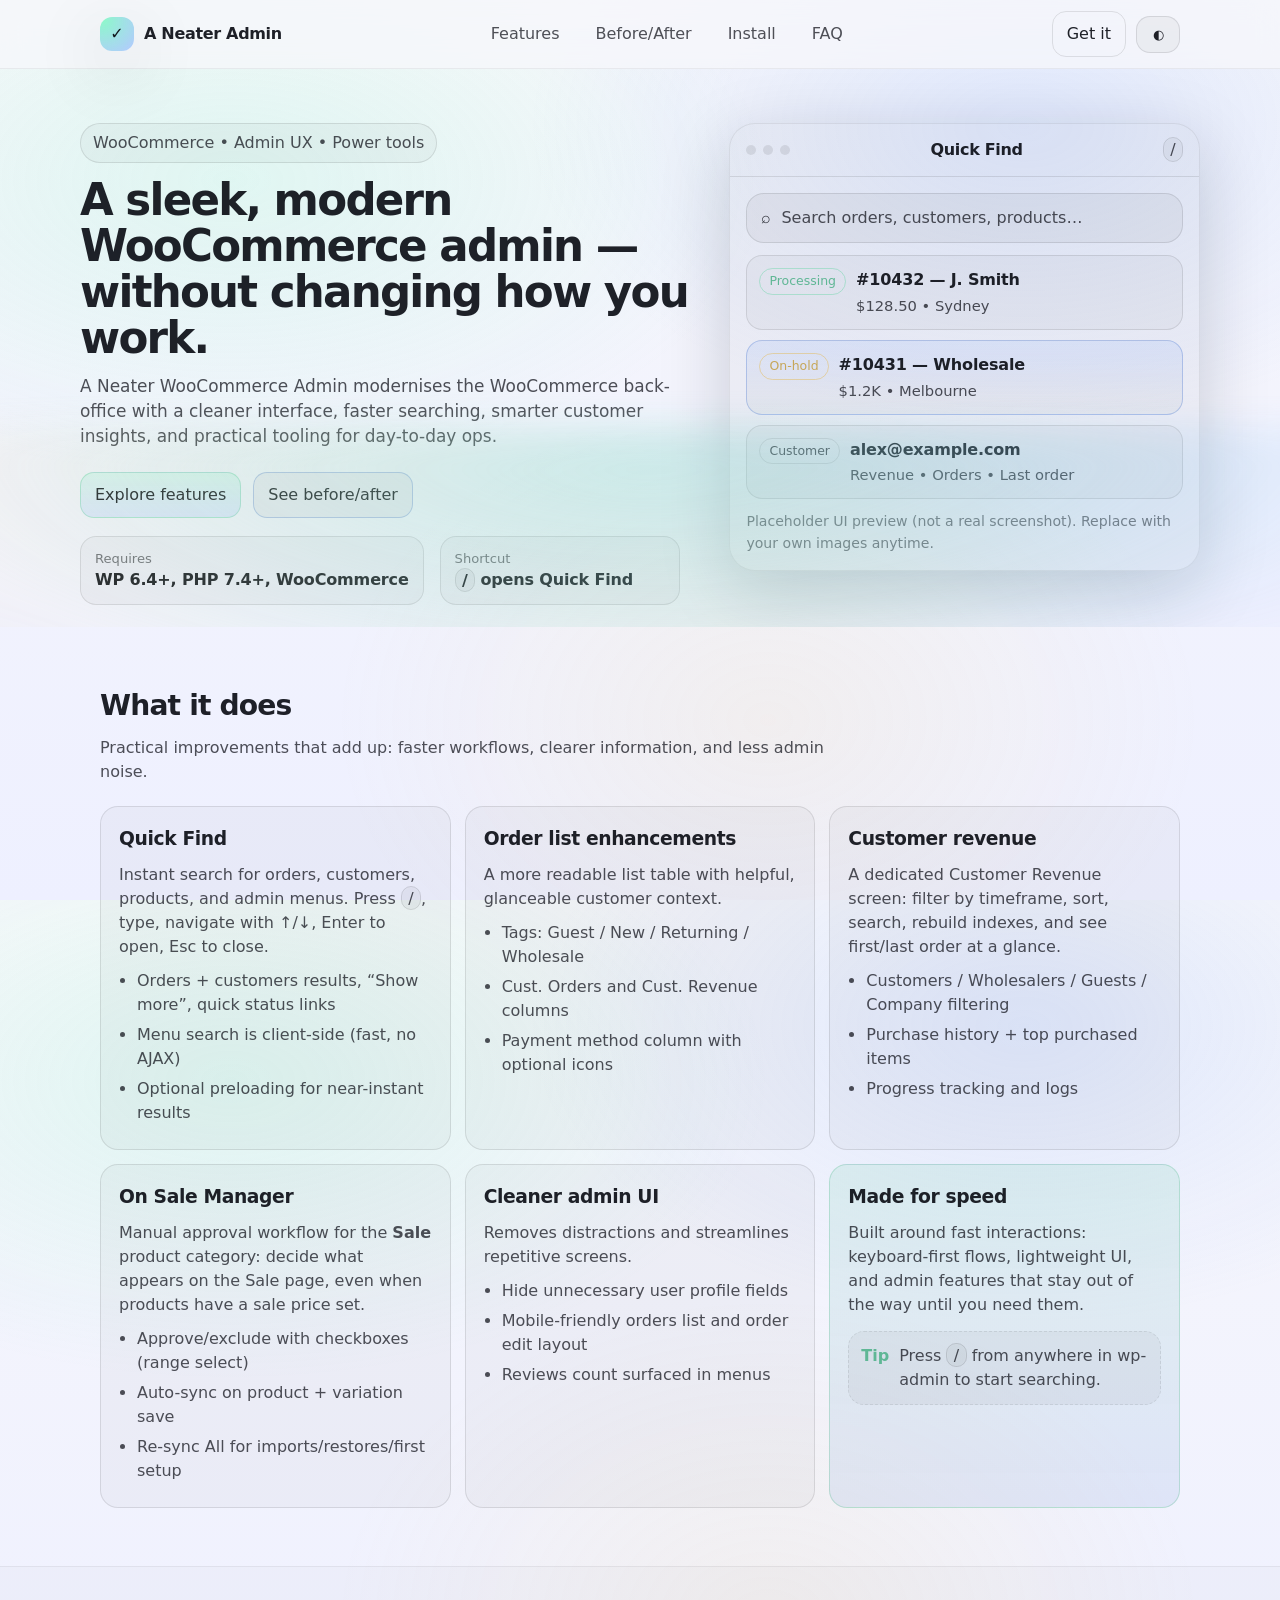
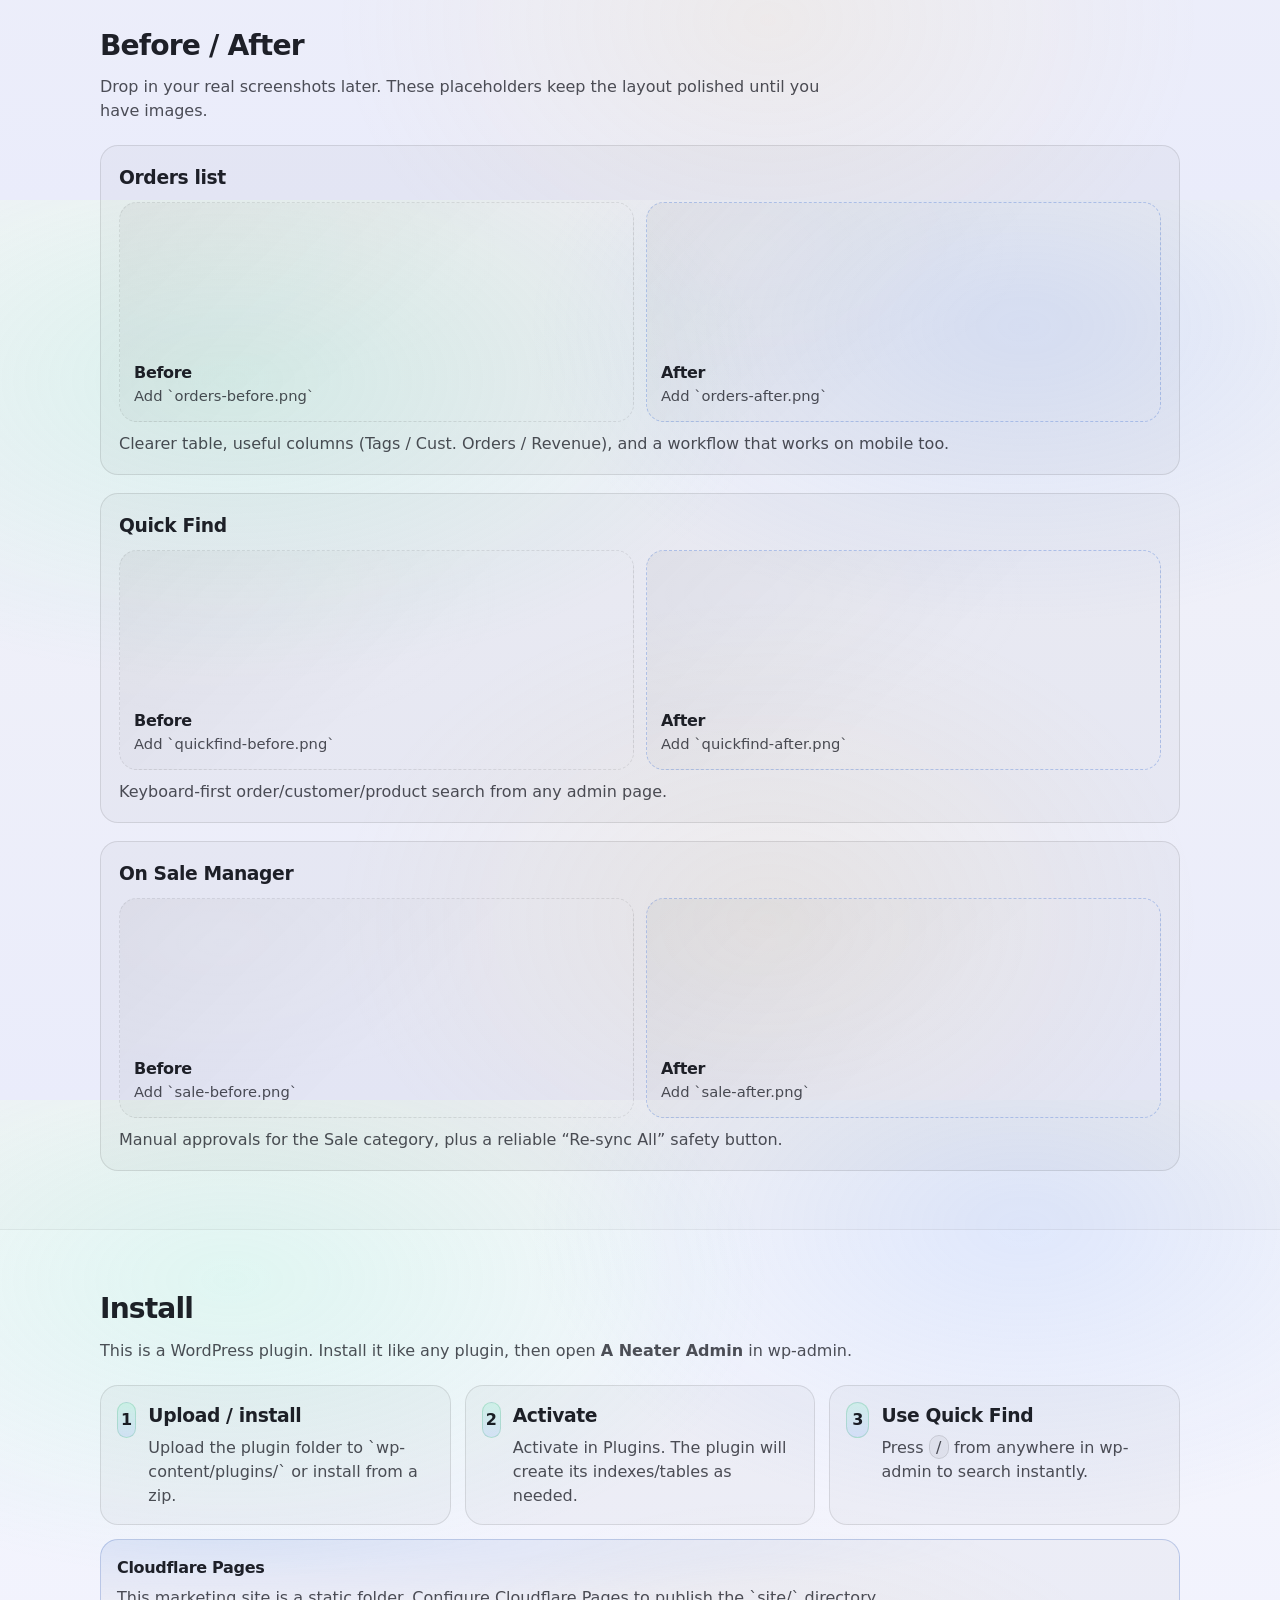
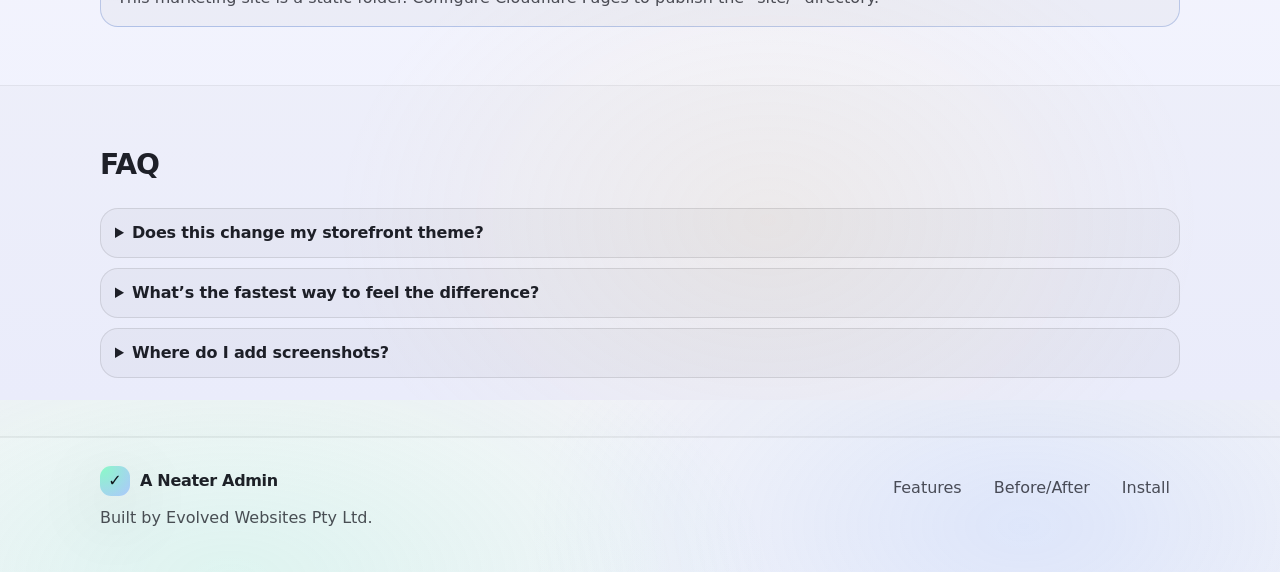
==== site/index.html @ c8779e34 "v12.4.5 – Add Cloudflare Pages site / Move plugin into plugin subdir Made-with: Cursor" ====
<!doctype html>
<html lang="en">
  <head>
    <meta charset="utf-8" />
    <meta name="viewport" content="width=device-width,initial-scale=1" />
    <meta name="color-scheme" content="light dark" />
    <title>A Neater WooCommerce Admin — Modern WooCommerce admin UX</title>
    <meta
      name="description"
      content="A Neater WooCommerce Admin modernises the WooCommerce admin with a clean interface, smart customer insights, lightning-fast order search, and manual control over the Sale category."
    />

    <meta property="og:title" content="A Neater WooCommerce Admin" />
    <meta
      property="og:description"
      content="Modern WooCommerce admin UX: Quick Find, customer revenue insights, order list enhancements, and On Sale Manager."
    />
    <meta property="og:type" content="website" />

    <link rel="icon" href="./favicon.svg" type="image/svg+xml" />
    <link rel="stylesheet" href="./assets/styles.css" />
  </head>
  <body>
    <a class="skip" href="#main">Skip to content</a>

    <header class="topbar" role="banner">
      <div class="container topbar__inner">
        <a class="brand" href="./" aria-label="A Neater WooCommerce Admin home">
          <span class="brand__mark" aria-hidden="true">✓</span>
          <span class="brand__text">A Neater Admin</span>
        </a>

        <nav class="nav" aria-label="Primary">
          <a class="nav__link" href="#features">Features</a>
          <a class="nav__link" href="#before-after">Before/After</a>
          <a class="nav__link" href="#install">Install</a>
          <a class="nav__link" href="#faq">FAQ</a>
        </nav>

        <div class="topbar__cta">
          <a class="btn btn--ghost" href="#install">Get it</a>
          <button class="btn btn--icon" type="button" data-theme-toggle aria-label="Toggle theme">
            <span aria-hidden="true">◐</span>
          </button>
        </div>
      </div>
    </header>

    <main id="main" class="main" role="main">
      <section class="hero">
        <div class="container hero__inner">
          <div class="hero__copy">
            <p class="pill">WooCommerce • Admin UX • Power tools</p>
            <h1 class="hero__title">
              A sleek, modern WooCommerce admin — without changing how you work.
            </h1>
            <p class="hero__subtitle">
              A Neater WooCommerce Admin modernises the WooCommerce back-office with a cleaner interface, faster
              searching, smarter customer insights, and practical tooling for day-to-day ops.
            </p>

            <div class="hero__actions">
              <a class="btn btn--primary" href="#features">Explore features</a>
              <a class="btn btn--secondary" href="#before-after">See before/after</a>
            </div>

            <dl class="hero__meta" aria-label="Requirements">
              <div class="hero__metaItem">
                <dt>Requires</dt>
                <dd>WP 6.4+, PHP 7.4+, WooCommerce</dd>
              </div>
              <div class="hero__metaItem">
                <dt>Shortcut</dt>
                <dd><kbd>/</kbd> opens Quick Find</dd>
              </div>
            </dl>
          </div>

          <div class="hero__card" aria-label="Quick Find preview">
            <div class="glass">
              <div class="glass__top">
                <div class="dots" aria-hidden="true">
                  <span></span><span></span><span></span>
                </div>
                <div class="glass__title">Quick Find</div>
                <div class="glass__hint"><kbd>/</kbd></div>
              </div>
              <div class="glass__body">
                <div class="search">
                  <div class="search__icon" aria-hidden="true">⌕</div>
                  <div class="search__input" aria-hidden="true">Search orders, customers, products…</div>
                </div>
                <ul class="results" aria-hidden="true">
                  <li class="results__item">
                    <span class="tag tag--ok">Processing</span>
                    <span class="results__main">#10432 — J. Smith</span>
                    <span class="results__sub">$128.50 • Sydney</span>
                  </li>
                  <li class="results__item results__item--active">
                    <span class="tag tag--warn">On-hold</span>
                    <span class="results__main">#10431 — Wholesale</span>
                    <span class="results__sub">$1.2K • Melbourne</span>
                  </li>
                  <li class="results__item">
                    <span class="tag">Customer</span>
                    <span class="results__main">alex@example.com</span>
                    <span class="results__sub">Revenue • Orders • Last order</span>
                  </li>
                </ul>
                <p class="micro">
                  Placeholder UI preview (not a real screenshot). Replace with your own images anytime.
                </p>
              </div>
            </div>
          </div>
        </div>
        <div class="hero__bg" aria-hidden="true"></div>
      </section>

      <section id="features" class="section">
        <div class="container">
          <header class="section__head">
            <h2 class="section__title">What it does</h2>
            <p class="section__lede">
              Practical improvements that add up: faster workflows, clearer information, and less admin noise.
            </p>
          </header>

          <div class="grid">
            <article class="card">
              <h3 class="card__title">Quick Find</h3>
              <p class="card__copy">
                Instant search for orders, customers, products, and admin menus. Press <kbd>/</kbd>, type, navigate with
                ↑/↓, Enter to open, Esc to close.
              </p>
              <ul class="card__list">
                <li>Orders + customers results, “Show more”, quick status links</li>
                <li>Menu search is client-side (fast, no AJAX)</li>
                <li>Optional preloading for near-instant results</li>
              </ul>
            </article>

            <article class="card">
              <h3 class="card__title">Order list enhancements</h3>
              <p class="card__copy">
                A more readable list table with helpful, glanceable customer context.
              </p>
              <ul class="card__list">
                <li>Tags: Guest / New / Returning / Wholesale</li>
                <li>Cust. Orders and Cust. Revenue columns</li>
                <li>Payment method column with optional icons</li>
              </ul>
            </article>

            <article class="card">
              <h3 class="card__title">Customer revenue</h3>
              <p class="card__copy">
                A dedicated Customer Revenue screen: filter by timeframe, sort, search, rebuild indexes, and see first/last
                order at a glance.
              </p>
              <ul class="card__list">
                <li>Customers / Wholesalers / Guests / Company filtering</li>
                <li>Purchase history + top purchased items</li>
                <li>Progress tracking and logs</li>
              </ul>
            </article>

            <article class="card">
              <h3 class="card__title">On Sale Manager</h3>
              <p class="card__copy">
                Manual approval workflow for the <strong>Sale</strong> product category: decide what appears on the Sale page,
                even when products have a sale price set.
              </p>
              <ul class="card__list">
                <li>Approve/exclude with checkboxes (range select)</li>
                <li>Auto-sync on product + variation save</li>
                <li>Re-sync All for imports/restores/first setup</li>
              </ul>
            </article>

            <article class="card">
              <h3 class="card__title">Cleaner admin UI</h3>
              <p class="card__copy">
                Removes distractions and streamlines repetitive screens.
              </p>
              <ul class="card__list">
                <li>Hide unnecessary user profile fields</li>
                <li>Mobile-friendly orders list and order edit layout</li>
                <li>Reviews count surfaced in menus</li>
              </ul>
            </article>

            <article class="card card--accent">
              <h3 class="card__title">Made for speed</h3>
              <p class="card__copy">
                Built around fast interactions: keyboard-first flows, lightweight UI, and admin features that stay out of
                the way until you need them.
              </p>
              <div class="callout">
                <div class="callout__k">Tip</div>
                <div class="callout__v">Press <kbd>/</kbd> from anywhere in wp-admin to start searching.</div>
              </div>
            </article>
          </div>
        </div>
      </section>

      <section id="before-after" class="section section--alt">
        <div class="container">
          <header class="section__head">
            <h2 class="section__title">Before / After</h2>
            <p class="section__lede">
              Drop in your real screenshots later. These placeholders keep the layout polished until you have images.
            </p>
          </header>

          <div class="ba">
            <article class="ba__item">
              <h3 class="ba__title">Orders list</h3>
              <div class="ba__grid">
                <figure class="shot">
                  <div class="shot__ph" role="img" aria-label="Before screenshot placeholder">
                    <span class="shot__label">Before</span>
                    <span class="shot__hint">Add `orders-before.png`</span>
                  </div>
                </figure>
                <figure class="shot">
                  <div class="shot__ph shot__ph--after" role="img" aria-label="After screenshot placeholder">
                    <span class="shot__label">After</span>
                    <span class="shot__hint">Add `orders-after.png`</span>
                  </div>
                </figure>
              </div>
              <p class="ba__copy">
                Clearer table, useful columns (Tags / Cust. Orders / Revenue), and a workflow that works on mobile too.
              </p>
            </article>

            <article class="ba__item">
              <h3 class="ba__title">Quick Find</h3>
              <div class="ba__grid">
                <figure class="shot">
                  <div class="shot__ph" role="img" aria-label="Before screenshot placeholder">
                    <span class="shot__label">Before</span>
                    <span class="shot__hint">Add `quickfind-before.png`</span>
                  </div>
                </figure>
                <figure class="shot">
                  <div class="shot__ph shot__ph--after" role="img" aria-label="After screenshot placeholder">
                    <span class="shot__label">After</span>
                    <span class="shot__hint">Add `quickfind-after.png`</span>
                  </div>
                </figure>
              </div>
              <p class="ba__copy">
                Keyboard-first order/customer/product search from any admin page.
              </p>
            </article>

            <article class="ba__item">
              <h3 class="ba__title">On Sale Manager</h3>
              <div class="ba__grid">
                <figure class="shot">
                  <div class="shot__ph" role="img" aria-label="Before screenshot placeholder">
                    <span class="shot__label">Before</span>
                    <span class="shot__hint">Add `sale-before.png`</span>
                  </div>
                </figure>
                <figure class="shot">
                  <div class="shot__ph shot__ph--after" role="img" aria-label="After screenshot placeholder">
                    <span class="shot__label">After</span>
                    <span class="shot__hint">Add `sale-after.png`</span>
                  </div>
                </figure>
              </div>
              <p class="ba__copy">
                Manual approvals for the Sale category, plus a reliable “Re-sync All” safety button.
              </p>
            </article>
          </div>
        </div>
      </section>

      <section id="install" class="section">
        <div class="container">
          <header class="section__head">
            <h2 class="section__title">Install</h2>
            <p class="section__lede">
              This is a WordPress plugin. Install it like any plugin, then open <strong>A Neater Admin</strong> in wp-admin.
            </p>
          </header>

          <div class="steps">
            <div class="step">
              <div class="step__n">1</div>
              <div class="step__body">
                <h3 class="step__title">Upload / install</h3>
                <p class="step__copy">Upload the plugin folder to `wp-content/plugins/` or install from a zip.</p>
              </div>
            </div>
            <div class="step">
              <div class="step__n">2</div>
              <div class="step__body">
                <h3 class="step__title">Activate</h3>
                <p class="step__copy">Activate in Plugins. The plugin will create its indexes/tables as needed.</p>
              </div>
            </div>
            <div class="step">
              <div class="step__n">3</div>
              <div class="step__body">
                <h3 class="step__title">Use Quick Find</h3>
                <p class="step__copy">Press <kbd>/</kbd> from anywhere in wp-admin to search instantly.</p>
              </div>
            </div>
          </div>

          <div class="note">
            <div class="note__title">Cloudflare Pages</div>
            <p class="note__copy">
              This marketing site is a static folder. Configure Cloudflare Pages to publish the `site/` directory.
            </p>
          </div>
        </div>
      </section>

      <section id="faq" class="section section--alt">
        <div class="container">
          <header class="section__head">
            <h2 class="section__title">FAQ</h2>
          </header>

          <div class="faq">
            <details class="faq__item">
              <summary class="faq__q">Does this change my storefront theme?</summary>
              <div class="faq__a">
                No. It focuses on wp-admin and WooCommerce management workflows.
              </div>
            </details>
            <details class="faq__item">
              <summary class="faq__q">What’s the fastest way to feel the difference?</summary>
              <div class="faq__a">
                Use Quick Find (<kbd>/</kbd>) and the enhanced Orders list columns. Those two alone save time immediately.
              </div>
            </details>
            <details class="faq__item">
              <summary class="faq__q">Where do I add screenshots?</summary>
              <div class="faq__a">
                Put images in `site/assets/screens/` (create it) and replace the placeholders in the Before/After section.
              </div>
            </details>
          </div>
        </div>
      </section>
    </main>

    <footer class="footer">
      <div class="container footer__inner">
        <div class="footer__left">
          <div class="brand brand--small">
            <span class="brand__mark" aria-hidden="true">✓</span>
            <span class="brand__text">A Neater Admin</span>
          </div>
          <p class="footer__copy">
            Built by Evolved Websites Pty Ltd.
          </p>
        </div>
        <div class="footer__right">
          <a class="footer__link" href="#features">Features</a>
          <a class="footer__link" href="#before-after">Before/After</a>
          <a class="footer__link" href="#install">Install</a>
        </div>
      </div>
    </footer>

    <script src="./assets/app.js" defer></script>
  </body>
</html>
---- site/assets/styles.css ----
:root{
  --bg: #0b0d12;
  --bg2: #0f1422;
  --surface: rgba(255,255,255,.06);
  --surface2: rgba(255,255,255,.09);
  --line: rgba(255,255,255,.12);
  --text: rgba(255,255,255,.92);
  --muted: rgba(255,255,255,.70);
  --faint: rgba(255,255,255,.55);
  --brand: #7cf7c3;
  --brand2:#7aa7ff;
  --warn:#ffd36a;
  --ok:#7cf7c3;
  --shadow: 0 18px 70px rgba(0,0,0,.55);
  --radius: 18px;
  --radius2: 26px;
  --max: 1120px;
  --font: ui-sans-serif, system-ui, -apple-system, Segoe UI, Roboto, Helvetica, Arial, "Apple Color Emoji", "Segoe UI Emoji";
}

@media (prefers-color-scheme: light){
  :root{
    --bg: #f7f7fb;
    --bg2:#eef0ff;
    --surface: rgba(0,0,0,.04);
    --surface2: rgba(0,0,0,.06);
    --line: rgba(0,0,0,.10);
    --text: rgba(12,14,22,.92);
    --muted: rgba(12,14,22,.72);
    --faint: rgba(12,14,22,.55);
    --shadow: 0 18px 70px rgba(10,20,40,.18);
  }
}

[data-theme="dark"]{
  --bg: #0b0d12;
  --bg2:#0f1422;
  --surface: rgba(255,255,255,.06);
  --surface2: rgba(255,255,255,.09);
  --line: rgba(255,255,255,.12);
  --text: rgba(255,255,255,.92);
  --muted: rgba(255,255,255,.70);
  --faint: rgba(255,255,255,.55);
  --shadow: 0 18px 70px rgba(0,0,0,.55);
}
[data-theme="light"]{
  --bg: #f7f7fb;
  --bg2:#eef0ff;
  --surface: rgba(0,0,0,.04);
  --surface2: rgba(0,0,0,.06);
  --line: rgba(0,0,0,.10);
  --text: rgba(12,14,22,.92);
  --muted: rgba(12,14,22,.72);
  --faint: rgba(12,14,22,.55);
  --shadow: 0 18px 70px rgba(10,20,40,.18);
}

*{box-sizing:border-box}
html,body{height:100%}
body{
  margin:0;
  font-family:var(--font);
  background:
    radial-gradient(900px 500px at 18% 20%, rgba(124,247,195,.18), transparent 60%),
    radial-gradient(800px 480px at 80% 14%, rgba(122,167,255,.18), transparent 62%),
    radial-gradient(700px 520px at 60% 80%, rgba(255,211,106,.10), transparent 62%),
    linear-gradient(180deg, var(--bg), var(--bg2));
  color:var(--text);
  line-height:1.5;
}

a{color:inherit}
img{max-width:100%;display:block}
kbd{
  font: inherit;
  padding:.1rem .4rem;
  border-radius:10px;
  border:1px solid var(--line);
  background:var(--surface);
  box-shadow: inset 0 0 0 1px rgba(255,255,255,.04);
}

.container{max-width:var(--max);margin:0 auto;padding:0 20px}
.skip{
  position:absolute;left:-999px;top:8px;
  background:var(--surface2);border:1px solid var(--line);
  padding:10px 14px;border-radius:12px;z-index:50
}
.skip:focus{left:10px}

.topbar{
  position:sticky;top:0;z-index:30;
  backdrop-filter: blur(14px);
  -webkit-backdrop-filter: blur(14px);
  background: color-mix(in srgb, var(--bg) 72%, transparent);
  border-bottom:1px solid color-mix(in srgb, var(--line) 55%, transparent);
}
.topbar__inner{
  display:flex;align-items:center;justify-content:space-between;
  min-height:68px;gap:14px
}
.brand{display:flex;align-items:center;gap:10px;text-decoration:none}
.brand__mark{
  width:34px;height:34px;border-radius:12px;
  display:grid;place-items:center;
  background:
    radial-gradient(120% 120% at 10% 10%, rgba(124,247,195,.85), rgba(122,167,255,.55));
  color: rgba(10,12,18,.95);
  font-weight:900;
  box-shadow: var(--shadow);
}
.brand__text{font-weight:750;letter-spacing:-.02em}
.brand--small .brand__mark{width:30px;height:30px;border-radius:11px}

.nav{display:flex;gap:16px;align-items:center}
.nav__link{
  text-decoration:none;
  padding:10px 10px;
  border-radius:12px;
  color:var(--muted);
}
.nav__link:hover{background:var(--surface);color:var(--text)}
.topbar__cta{display:flex;align-items:center;gap:10px}

.btn{
  border:1px solid var(--line);
  background:var(--surface);
  color:var(--text);
  border-radius:14px;
  padding:10px 14px;
  text-decoration:none;
  display:inline-flex;gap:10px;align-items:center;justify-content:center;
  cursor:pointer;
  transition: transform .12s ease, background .12s ease, border-color .12s ease;
}
.btn:hover{transform: translateY(-1px);background:var(--surface2)}
.btn--primary{
  border-color: color-mix(in srgb, var(--brand) 35%, var(--line));
  background:
    linear-gradient(180deg, rgba(124,247,195,.20), rgba(122,167,255,.18));
}
.btn--secondary{
  border-color: color-mix(in srgb, var(--brand2) 35%, var(--line));
}
.btn--ghost{background:transparent}
.btn--icon{padding:10px 12px;min-width:44px}

.main{min-height:70vh}
.hero{position:relative;overflow:hidden}
.hero__inner{
  display:grid;
  grid-template-columns: 1.2fr .9fr;
  gap:22px;
  padding:54px 0 22px;
  align-items:stretch;
}
.pill{
  display:inline-flex;gap:10px;align-items:center;
  padding:7px 12px;border-radius:999px;
  border:1px solid var(--line);
  background: color-mix(in srgb, var(--surface) 72%, transparent);
  color:var(--muted);
  margin:0 0 14px;
}
.hero__title{
  margin:0 0 12px;
  font-size: clamp(2.1rem, 3.4vw, 3.3rem);
  line-height:1.06;
  letter-spacing:-.04em;
}
.hero__subtitle{margin:0 0 22px;color:var(--muted);font-size:1.06rem;max-width:60ch}
.hero__actions{display:flex;gap:12px;flex-wrap:wrap}
.hero__meta{margin:18px 0 0;display:flex;gap:16px;flex-wrap:wrap}
.hero__metaItem{
  border:1px solid var(--line);
  background: color-mix(in srgb, var(--surface) 70%, transparent);
  border-radius:16px;
  padding:12px 14px;
  min-width:240px;
}
.hero__metaItem dt{font-size:.82rem;color:var(--faint);margin:0}
.hero__metaItem dd{margin:0;font-weight:620;letter-spacing:-.01em}
.hero__card{align-self:stretch}

.glass{
  border:1px solid color-mix(in srgb, var(--line) 70%, transparent);
  background: color-mix(in srgb, var(--surface) 75%, transparent);
  border-radius: var(--radius2);
  box-shadow: var(--shadow);
  overflow:hidden;
}
.glass__top{
  display:flex;align-items:center;justify-content:space-between;
  padding:14px 16px;border-bottom:1px solid var(--line);
}
.dots{display:flex;gap:7px}
.dots span{width:10px;height:10px;border-radius:99px;background:color-mix(in srgb, var(--line) 85%, transparent)}
.glass__title{font-weight:750;letter-spacing:-.02em}
.glass__hint{color:var(--muted)}
.glass__body{padding:16px}
.search{
  display:flex;gap:10px;align-items:center;
  border:1px solid var(--line);
  background: color-mix(in srgb, var(--surface2) 65%, transparent);
  border-radius:18px;
  padding:12px 14px;
}
.search__icon{opacity:.9}
.search__input{color:var(--muted)}
.results{list-style:none;padding:12px 0 0;margin:0;display:flex;flex-direction:column;gap:10px}
.results__item{
  border:1px solid var(--line);
  background: color-mix(in srgb, var(--surface) 68%, transparent);
  border-radius:16px;
  padding:12px 12px;
  display:grid;
  grid-template-columns:auto 1fr;
  grid-template-rows:auto auto;
  column-gap:10px;
}
.results__item--active{
  border-color: color-mix(in srgb, var(--brand2) 35%, var(--line));
  background: linear-gradient(180deg, rgba(122,167,255,.14), color-mix(in srgb, var(--surface) 66%, transparent));
}
.results__main{font-weight:650;letter-spacing:-.01em}
.results__sub{grid-column:2;color:var(--muted);font-size:.92rem}
.tag{
  align-self:start;
  font-size:.78rem;
  padding:3px 9px;
  border-radius:999px;
  border:1px solid var(--line);
  color:var(--muted);
}
.tag--ok{border-color: color-mix(in srgb, var(--ok) 40%, var(--line)); color: color-mix(in srgb, var(--ok) 70%, var(--text))}
.tag--warn{border-color: color-mix(in srgb, var(--warn) 45%, var(--line)); color: color-mix(in srgb, var(--warn) 75%, var(--text))}
.micro{margin:12px 0 0;color:var(--faint);font-size:.88rem}

.hero__bg{
  position:absolute;inset:auto -30% -220px -30%;
  height:420px;
  background:
    radial-gradient(65% 110% at 50% 10%, rgba(124,247,195,.24), transparent 55%),
    radial-gradient(80% 120% at 62% 0%, rgba(122,167,255,.22), transparent 60%),
    radial-gradient(70% 120% at 36% 0%, rgba(255,211,106,.12), transparent 62%);
  filter: blur(18px);
  opacity:.9;
  pointer-events:none;
}

.section{padding:58px 0}
.section--alt{
  background: color-mix(in srgb, var(--surface) 35%, transparent);
  border-top:1px solid color-mix(in srgb, var(--line) 55%, transparent);
  border-bottom:1px solid color-mix(in srgb, var(--line) 55%, transparent);
}
.section__head{margin:0 0 22px}
.section__title{
  margin:0 0 8px;
  font-size: clamp(1.6rem, 2.2vw, 2.1rem);
  letter-spacing:-.03em;
}
.section__lede{margin:0;color:var(--muted);max-width:75ch}

.grid{
  display:grid;
  grid-template-columns: repeat(3, minmax(0, 1fr));
  gap:14px;
}
.card{
  border:1px solid var(--line);
  background: color-mix(in srgb, var(--surface) 72%, transparent);
  border-radius: var(--radius);
  padding:18px 18px;
  min-height: 210px;
}
.card__title{margin:0 0 10px;letter-spacing:-.02em}
.card__copy{margin:0 0 10px;color:var(--muted)}
.card__list{margin:0;padding-left:18px;color:var(--muted)}
.card__list li{margin:6px 0}
.card--accent{
  background:
    linear-gradient(180deg, rgba(124,247,195,.12), rgba(122,167,255,.10)),
    color-mix(in srgb, var(--surface) 72%, transparent);
  border-color: color-mix(in srgb, var(--brand) 25%, var(--line));
}
.callout{
  margin-top:14px;
  display:flex;gap:10px;align-items:flex-start;
  border:1px dashed color-mix(in srgb, var(--line) 80%, transparent);
  background: color-mix(in srgb, var(--surface2) 62%, transparent);
  border-radius:16px;
  padding:12px 12px;
}
.callout__k{
  flex:0 0 auto;
  font-weight:800;
  color: color-mix(in srgb, var(--brand) 70%, var(--text));
}
.callout__v{color:var(--muted)}

.ba{display:flex;flex-direction:column;gap:18px}
.ba__item{
  border:1px solid var(--line);
  background: color-mix(in srgb, var(--surface) 70%, transparent);
  border-radius: var(--radius);
  padding:18px;
}
.ba__title{margin:0 0 10px;letter-spacing:-.02em}
.ba__grid{display:grid;grid-template-columns:1fr 1fr;gap:12px}
.shot{margin:0}
.shot__ph{
  height: 220px;
  border-radius: 18px;
  border:1px dashed color-mix(in srgb, var(--line) 85%, transparent);
  background:
    linear-gradient(135deg, color-mix(in srgb, var(--surface2) 72%, transparent), transparent 55%),
    radial-gradient(100% 120% at 20% 20%, rgba(255,255,255,.06), transparent 55%);
  position:relative;
  overflow:hidden;
  display:flex;flex-direction:column;justify-content:flex-end;
  padding:14px;
}
.shot__ph--after{
  border-color: color-mix(in srgb, var(--brand2) 38%, var(--line));
}
.shot__label{font-weight:800;letter-spacing:-.02em}
.shot__hint{color:var(--muted);font-size:.92rem}
.ba__copy{margin:10px 0 0;color:var(--muted)}

.steps{display:grid;grid-template-columns:repeat(3, minmax(0,1fr));gap:14px}
.step{
  border:1px solid var(--line);
  background: color-mix(in srgb, var(--surface) 72%, transparent);
  border-radius: var(--radius);
  padding:16px;
  display:flex;gap:12px;
}
.step__n{
  width:36px;height:36px;border-radius:14px;
  background: linear-gradient(180deg, rgba(124,247,195,.22), rgba(122,167,255,.18));
  border:1px solid color-mix(in srgb, var(--brand) 25%, var(--line));
  display:grid;place-items:center;
  font-weight:900;
  color: color-mix(in srgb, var(--text) 85%, #0b0d12);
}
.step__title{margin:0 0 6px;letter-spacing:-.02em}
.step__copy{margin:0;color:var(--muted)}

.note{
  margin-top:14px;
  border:1px solid color-mix(in srgb, var(--brand2) 28%, var(--line));
  background:
    radial-gradient(120% 120% at 10% 0%, rgba(122,167,255,.14), transparent 60%),
    color-mix(in srgb, var(--surface) 70%, transparent);
  border-radius: var(--radius);
  padding:16px;
}
.note__title{font-weight:850;letter-spacing:-.02em;margin:0 0 6px}
.note__copy{margin:0;color:var(--muted)}

.faq{display:grid;grid-template-columns:1fr;gap:10px}
.faq__item{
  border:1px solid var(--line);
  background: color-mix(in srgb, var(--surface) 72%, transparent);
  border-radius: var(--radius);
  padding:12px 14px;
}
.faq__q{cursor:pointer;font-weight:720;letter-spacing:-.01em}
.faq__a{color:var(--muted);padding-top:8px}

.footer{
  padding:28px 0 42px;
  border-top:1px solid color-mix(in srgb, var(--line) 55%, transparent);
  background: color-mix(in srgb, var(--surface) 20%, transparent);
}
.footer__inner{display:flex;align-items:flex-start;justify-content:space-between;gap:18px;flex-wrap:wrap}
.footer__copy{margin:10px 0 0;color:var(--muted)}
.footer__right{display:flex;gap:12px;flex-wrap:wrap}
.footer__link{
  text-decoration:none;
  padding:10px 10px;
  border-radius:12px;
  color:var(--muted);
}
.footer__link:hover{background:var(--surface);color:var(--text)}

@media (max-width: 980px){
  .hero__inner{grid-template-columns:1fr;gap:16px}
  .grid{grid-template-columns: repeat(2, minmax(0, 1fr))}
  .steps{grid-template-columns:1fr}
}
@media (max-width: 640px){
  .nav{display:none}
  .grid{grid-template-columns:1fr}
  .ba__grid{grid-template-columns:1fr}
  .hero__metaItem{min-width:unset;width:100%}
}
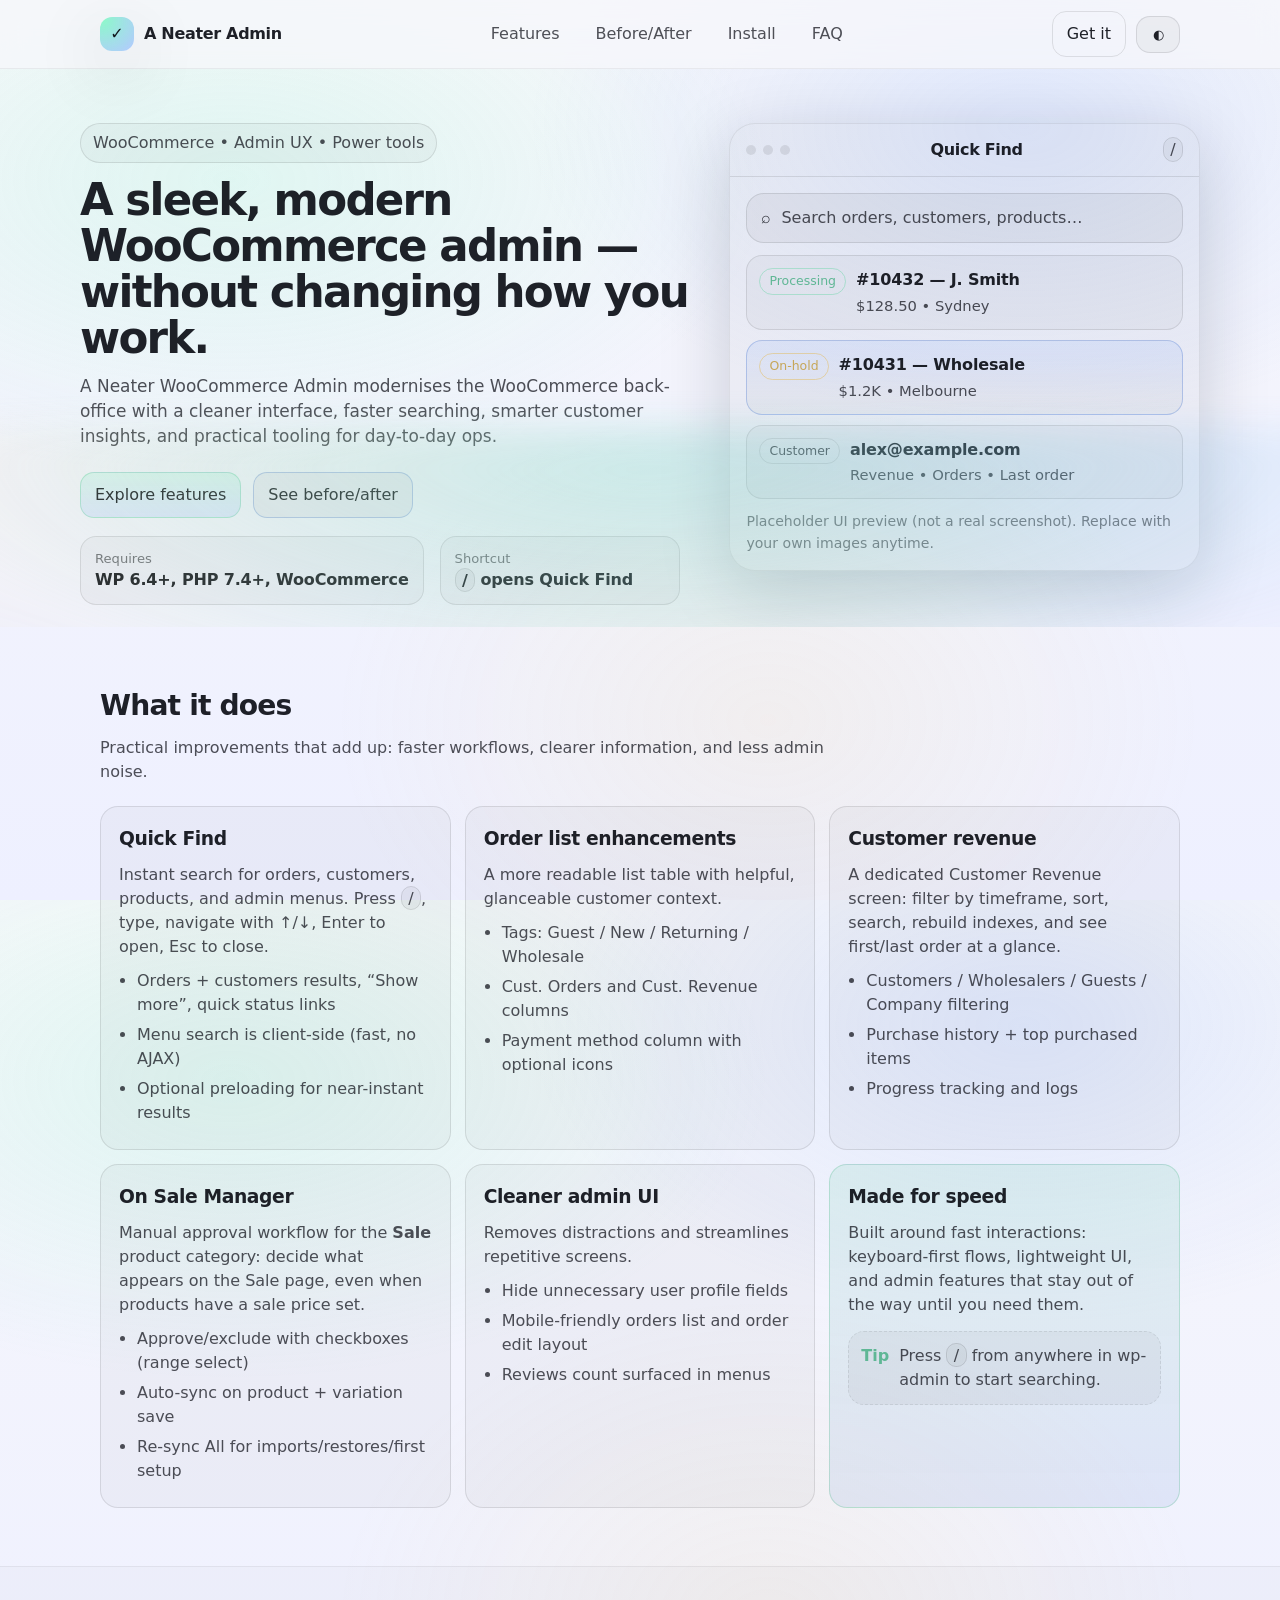
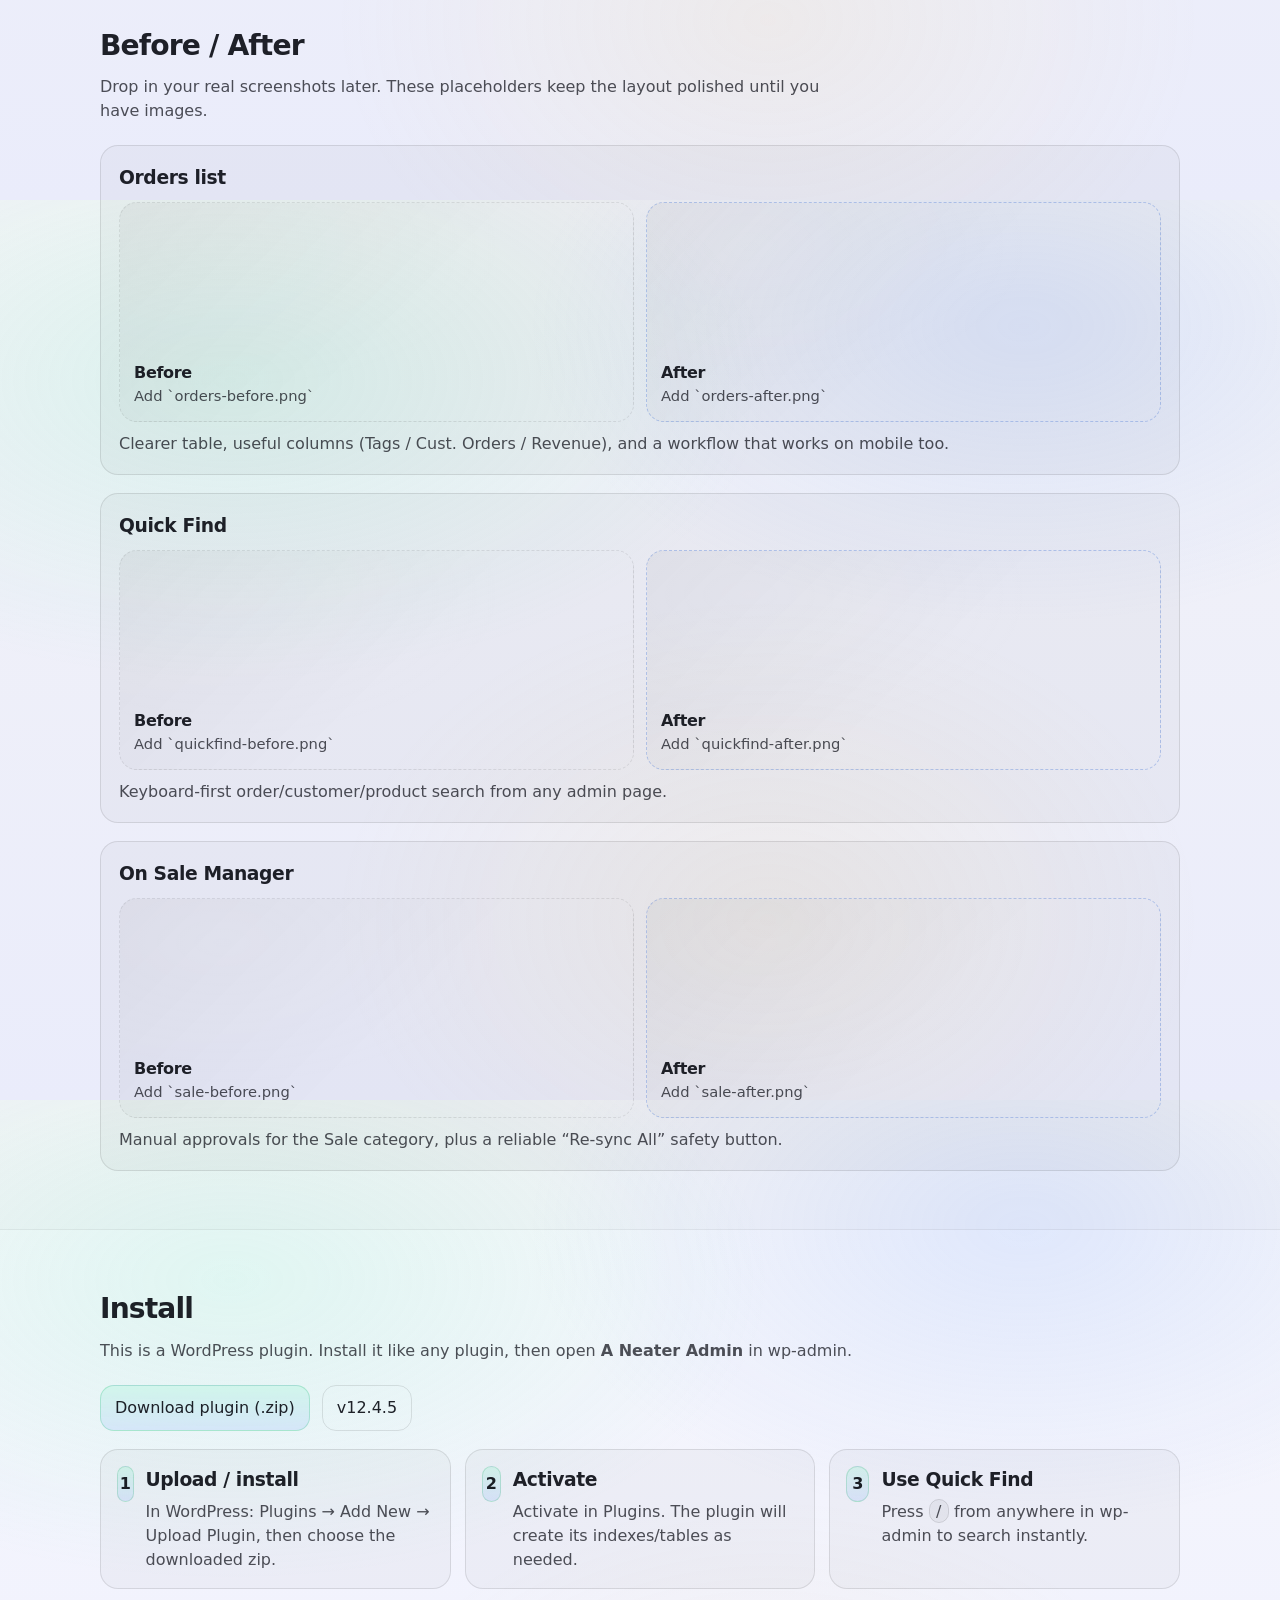
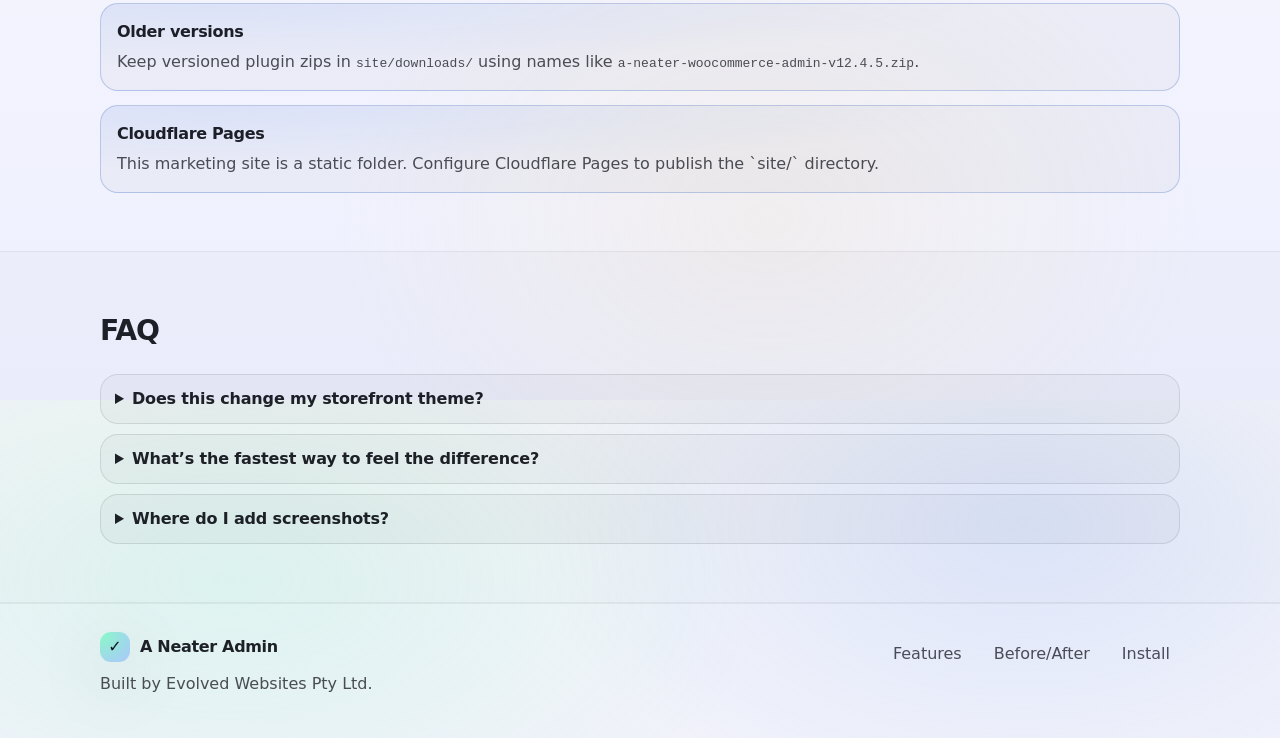
==== commit 6213d2fc: "v12.4.6 – Add site plugin zip download links / Add versioned downloads Made-with: Cursor" ====
--- a/site/index.html
+++ b/site/index.html
@@ -290,12 +290,23 @@
             </p>
           </header>
 
+          <div class="hero__actions" style="margin: 0 0 18px">
+            <a class="btn btn--primary" href="./downloads/a-neater-woocommerce-admin-latest.zip" download>
+              Download plugin (.zip)
+            </a>
+            <a class="btn btn--ghost" href="./downloads/a-neater-woocommerce-admin-v12.4.5.zip" download>
+              v12.4.5
+            </a>
+          </div>
+
           <div class="steps">
             <div class="step">
               <div class="step__n">1</div>
               <div class="step__body">
                 <h3 class="step__title">Upload / install</h3>
-                <p class="step__copy">Upload the plugin folder to `wp-content/plugins/` or install from a zip.</p>
+                <p class="step__copy">
+                  In WordPress: Plugins → Add New → Upload Plugin, then choose the downloaded zip.
+                </p>
               </div>
             </div>
             <div class="step">
@@ -312,6 +323,14 @@
                 <p class="step__copy">Press <kbd>/</kbd> from anywhere in wp-admin to search instantly.</p>
               </div>
             </div>
+          </div>
+
+          <div class="note">
+            <div class="note__title">Older versions</div>
+            <p class="note__copy">
+              Keep versioned plugin zips in <code>site/downloads/</code> using names like
+              <code>a-neater-woocommerce-admin-v12.4.5.zip</code>.
+            </p>
           </div>
 
           <div class="note">
